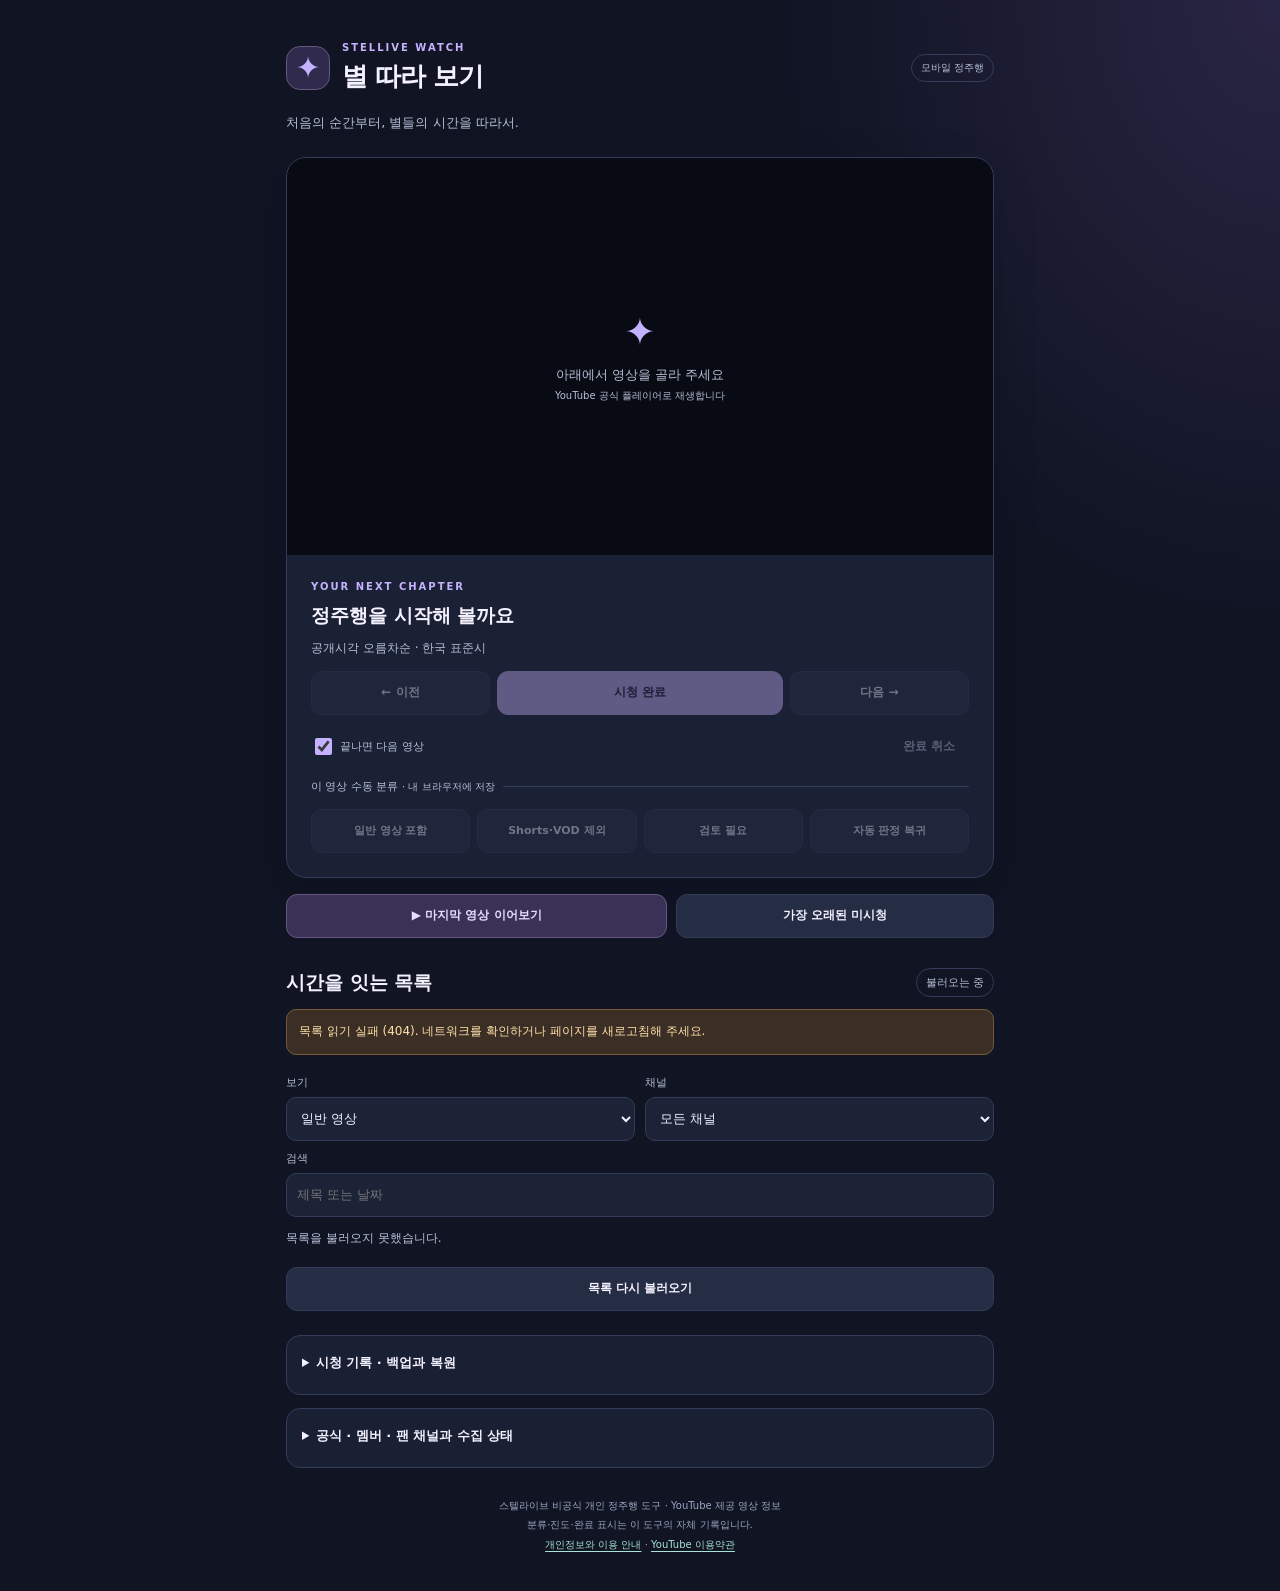
==== site/index.html @ 5eaaccfe "Add mobile Stellive watch site and automated collection" ====
<!doctype html>
<html lang="ko">
<head>
  <meta charset="utf-8">
  <meta name="viewport" content="width=device-width, initial-scale=1, viewport-fit=cover">
  <meta name="referrer" content="strict-origin-when-cross-origin">
  <meta name="theme-color" content="#101423">
  <meta name="description" content="스텔라이브 영상을 공개시각 순으로, 내 휴대폰에서 이어보는 개인 정주행 도구">
  <title>별 따라 보기 · 스텔라이브 정주행</title>
  <link rel="icon" href="./icon.svg" type="image/svg+xml">
  <link rel="stylesheet" href="./style.css">
  <script type="module" src="./app.mjs"></script>
</head>
<body>
<main>
  <header class="brand"><div class="mark" aria-hidden="true">✦</div><div><p class="eyebrow">STELLIVE WATCH</p><h1>별 따라 보기</h1></div><span class="pill">모바일 정주행</span></header>
  <p class="intro">처음의 순간부터, 별들의 시간을 따라서.</p>
  <section class="watch" aria-label="영상 플레이어">
    <div id="player-shell"><div id="player"><div class="player-empty"><span aria-hidden="true">✦</span><p>아래에서 영상을 골라 주세요</p><small>YouTube 공식 플레이어로 재생합니다</small></div></div></div>
    <div class="watch-info"><p id="current-channel" class="eyebrow">YOUR NEXT CHAPTER</p><h2 id="current-title">정주행을 시작해 볼까요</h2><p id="current-meta" class="muted">공개시각 오름차순 · 한국 표준시</p>
    <p id="player-message" role="status" aria-live="polite"></p>
    <a id="original" class="original" href="https://www.youtube.com/" target="_blank" rel="noopener" hidden>YouTube 원본에서 보기 ↗</a>
    <div class="play-actions"><button id="previous" disabled>← 이전</button><button id="complete" class="primary" disabled>시청 완료</button><button id="next" disabled>다음 →</button></div>
    <div class="inline-options"><label><input type="checkbox" id="autonext" checked> 끝나면 다음 영상</label><button id="uncomplete" class="text" disabled>완료 취소</button></div>
    <fieldset id="classification" disabled><legend>이 영상 수동 분류 <span>· 내 브라우저에 저장</span></legend><div class="classification-actions"><button data-decision="include">일반 영상 포함</button><button data-decision="exclude">Shorts·VOD 제외</button><button data-decision="review">검토 필요</button><button data-decision="auto">자동 판정 복귀</button></div></fieldset>
    </div>
  </section>
  <div class="resume-actions"><button id="resume" class="primary-soft">▶ 마지막 영상 이어보기</button><button id="oldest">가장 오래된 미시청</button></div>
  <section class="catalogue" aria-labelledby="catalogue-title">
    <div class="section-heading"><h2 id="catalogue-title">시간을 잇는 목록</h2><span id="total" class="pill">불러오는 중</span></div>
    <p id="sync-status" class="muted" role="status"></p>
    <p id="notice" class="notice" role="alert" hidden></p>
    <div class="filters"><label>보기<select id="mode"><option value="include">일반 영상</option><option value="unwatched">일반 영상 · 미시청</option><option value="review">검토 필요</option><option value="exclude">제외됨</option><option value="all">전체 영상</option></select></label><label>채널<select id="channel"><option value="">모든 채널</option></select></label><label class="search-label">검색<input id="search" type="search" placeholder="제목 또는 날짜" autocomplete="off"></label></div>
    <p id="list-status" class="muted" aria-live="polite"></p>
    <ol id="videos" class="videos"></ol>
    <button id="more" class="wide" hidden>다음 목록 50개</button>
    <button id="retry" class="wide" hidden>목록 다시 불러오기</button>
  </section>
  <details class="panel"><summary>시청 기록 · 백업과 복원</summary><p>기록과 수동 분류는 이 브라우저에만 저장됩니다. 기기 변경·브라우저 데이터 삭제 전에 백업하세요. YouTube 계정 기록과 동기화되지 않습니다.</p><p id="storage-status" class="muted"></p><div class="backup-actions"><button id="export">기록 백업</button><label class="file-button">기록 복원<input id="import" type="file" accept="application/json,.json"></label><button id="export-overrides">공유 분류 내보내기</button><button id="clear" class="danger">이 사이트 기록 삭제</button></div><p class="muted">공유 분류 파일은 저장소의 overrides.json으로 직접 반영할 때만 다른 기기에 적용됩니다. 복원은 최신 위치와 완료 기록을 병합합니다. 완료 취소는 영상별로 할 수 있습니다.</p></details>
  <details class="panel"><summary>공식 · 멤버 · 팬 채널과 수집 상태</summary><p class="muted">기존 프로그램의 채널 목록을 이전했습니다. 미확인 활동일과 채널 정보는 아래 메모를 확인하세요. 목록에 없는 팬 채널은 자동 발견하지 않습니다.</p><div id="channels"></div></details>
  <footer><p>스텔라이브 비공식 개인 정주행 도구 · YouTube 제공 영상 정보</p><p>분류·진도·완료 표시는 이 도구의 자체 기록입니다.</p><p><a href="./privacy.html">개인정보와 이용 안내</a> · <a href="https://www.youtube.com/t/terms" target="_blank" rel="noopener">YouTube 이용약관</a></p></footer>
</main>
<noscript>목록과 플레이어를 사용하려면 JavaScript를 켜 주세요.</noscript>
</body></html>
---- site/style.css ----
@import url('data:text/css,');
:root{color-scheme:dark;--bg:#101423;--panel:#1b2134;--line:#333c58;--text:#f4f1ff;--muted:#b6bfd7;--accent:#c5b2ff;--mint:#a8e5d4;font-family:system-ui,-apple-system,"Segoe UI",sans-serif;font-size:15px}
*{box-sizing:border-box}body{margin:0;background:radial-gradient(ellipse at 100% 0,#292544 0,transparent 500px),var(--bg);color:var(--text)}main{max-width:740px;margin:auto;padding:26px 16px calc(28px + env(safe-area-inset-bottom))}.brand{display:flex;align-items:center;gap:12px}.mark{display:grid;place-items:center;width:44px;height:44px;border:1px solid #655779;background:#302a4c;border-radius:14px;font-size:30px;color:var(--accent)}h1{font-size:23px;letter-spacing:-1px;margin:2px 0}h2{font-size:19px;line-height:1.5;margin:5px 0 10px;word-break:keep-all;overflow-wrap:anywhere}p{line-height:1.65}.eyebrow{color:var(--accent);letter-spacing:2px;font-size:10px;font-weight:750;margin:0}.brand>.pill{margin-left:auto;font-size:10px}.pill{display:inline-block;border:1px solid var(--line);border-radius:20px;padding:6px 9px;white-space:nowrap;color:var(--muted);font-size:11px}.intro{color:var(--muted);margin:16px 0 24px;font-size:13px}.watch{border:1px solid var(--line);background:var(--panel);border-radius:20px;overflow:hidden;box-shadow:0 15px 45px #0002}#player-shell{background:#080b13;width:100%;min-height:200px;aspect-ratio:16/9}#player{width:100%;height:100%;min-height:200px}#player-shell iframe{width:100%;height:100%;min-height:200px;border:0;display:block}.player-empty{display:flex;flex-direction:column;align-items:center;justify-content:center;height:100%;min-height:200px;color:var(--muted);font-size:13px}.player-empty>span{font-size:38px;color:var(--accent)}.player-empty p{margin:10px 0 3px}.player-empty small{font-size:10px}.watch-info{padding:19px 16px}.muted{color:var(--muted);font-size:12px}.watch-info .muted{margin:0 0 12px}#player-message{font-size:12px;color:#ffdb9e;margin:8px 0}a{color:var(--mint);text-underline-offset:3px}.original{display:inline-block;font-size:13px;margin:4px 0 15px}button,select,input,.file-button{font:inherit}button,.file-button{border:1px solid var(--line);background:#252d44;color:var(--text);border-radius:11px;min-height:44px;padding:10px 13px;cursor:pointer;font-size:12px;font-weight:600}button:hover,.file-button:hover{border-color:var(--accent)}button:disabled{opacity:.4;cursor:default}button:focus-visible,a:focus-visible,input:focus-visible,select:focus-visible,summary:focus-visible{outline:2px solid var(--mint);outline-offset:3px}.primary{background:var(--accent);color:#241a3d;border-color:var(--accent)}.primary-soft{background:#3a3156;color:#e5dcff;border-color:#655681}.play-actions{display:grid;grid-template-columns:1fr 1.6fr 1fr;gap:7px}.inline-options{display:flex;align-items:center;justify-content:space-between;gap:8px;color:var(--muted);font-size:11px;margin:10px 0}.inline-options label{display:flex;gap:5px;align-items:center;min-height:44px}.text{background:none;border-color:transparent;color:var(--muted)}input[type=checkbox]{accent-color:var(--accent);width:17px;height:17px}fieldset{border:0;border-top:1px solid var(--line);padding:15px 0 0;margin:4px 0 0}legend{padding:0 8px 0 0;font-size:11px;color:var(--muted)}legend span{font-size:10px}.classification-actions{display:grid;grid-template-columns:1fr 1fr;gap:7px}.classification-actions button{font-size:11px}.classification-actions button[aria-pressed=true]{border-color:var(--mint);color:var(--mint)}.resume-actions{display:grid;grid-template-columns:1.2fr 1fr;gap:9px;margin:16px 0 30px}.section-heading{display:flex;align-items:center;justify-content:space-between;gap:8px}.section-heading h2{margin:0;font-size:19px}.catalogue{margin-bottom:24px}.filters{display:grid;grid-template-columns:1fr 1fr;gap:10px;margin:20px 0 12px}.filters label{color:var(--muted);font-size:11px}.filters select,.filters input{display:block;width:100%;max-width:100%;min-width:0;background:#1c2337;border:1px solid var(--line);color:var(--text);border-radius:10px;min-height:44px;padding:10px;margin-top:7px;font-size:13px}.search-label{grid-column:1/-1}.videos{padding:0;list-style:none;margin:5px 0 18px}.video{display:grid;grid-template-columns:32px minmax(0,1fr);align-items:start;gap:10px;padding:16px 4px;border-bottom:1px solid #283149}.video-index{font-size:10px;color:#9ca4be;padding-top:4px;text-align:center}.video button{padding:0;border:0;background:transparent;text-align:left;display:block;width:100%;font-weight:500;font-size:13px;line-height:1.6;min-height:44px;overflow-wrap:anywhere}.video small{display:block;color:var(--muted);font-size:10px;line-height:1.7}.video .badges{font-size:10px;color:var(--mint);margin-top:4px}.video.current{background:#28263f;border-radius:12px;padding-left:4px;padding-right:8px}.wide{width:100%}.notice{background:#3b2e24;color:#ffe1aa;border:1px solid #735938;padding:12px;border-radius:10px;font-size:12px}.panel{border:1px solid var(--line);border-radius:14px;padding:15px;margin:13px 0;background:#192033}.panel summary{cursor:pointer;font-size:13px;font-weight:650;min-height:28px;line-height:1.8}.panel p{font-size:12px;color:var(--muted)}.backup-actions{display:flex;flex-wrap:wrap;gap:8px}.file-button{display:inline-flex;align-items:center;position:relative}.file-button input{position:absolute;inset:0;width:100%;height:100%;opacity:0;cursor:pointer}.danger{color:#ffbfca}.channel-card{border-top:1px solid var(--line);padding:12px 0;font-size:12px;overflow-wrap:anywhere}.channel-card p{margin:4px 0}.channel-card code{font-size:10px;color:var(--muted)}footer{text-align:center;margin:30px 0 10px;color:#9da8c4}footer p{font-size:10px;margin:3px 0}[hidden]{display:none!important}#list-status{min-height:20px}@media(min-width:600px){main{padding-top:40px}.watch-info{padding:24px}.classification-actions{grid-template-columns:repeat(4,1fr)}h1{font-size:26px}}@media(prefers-reduced-motion:no-preference){button{transition:background .15s,border-color .15s}}
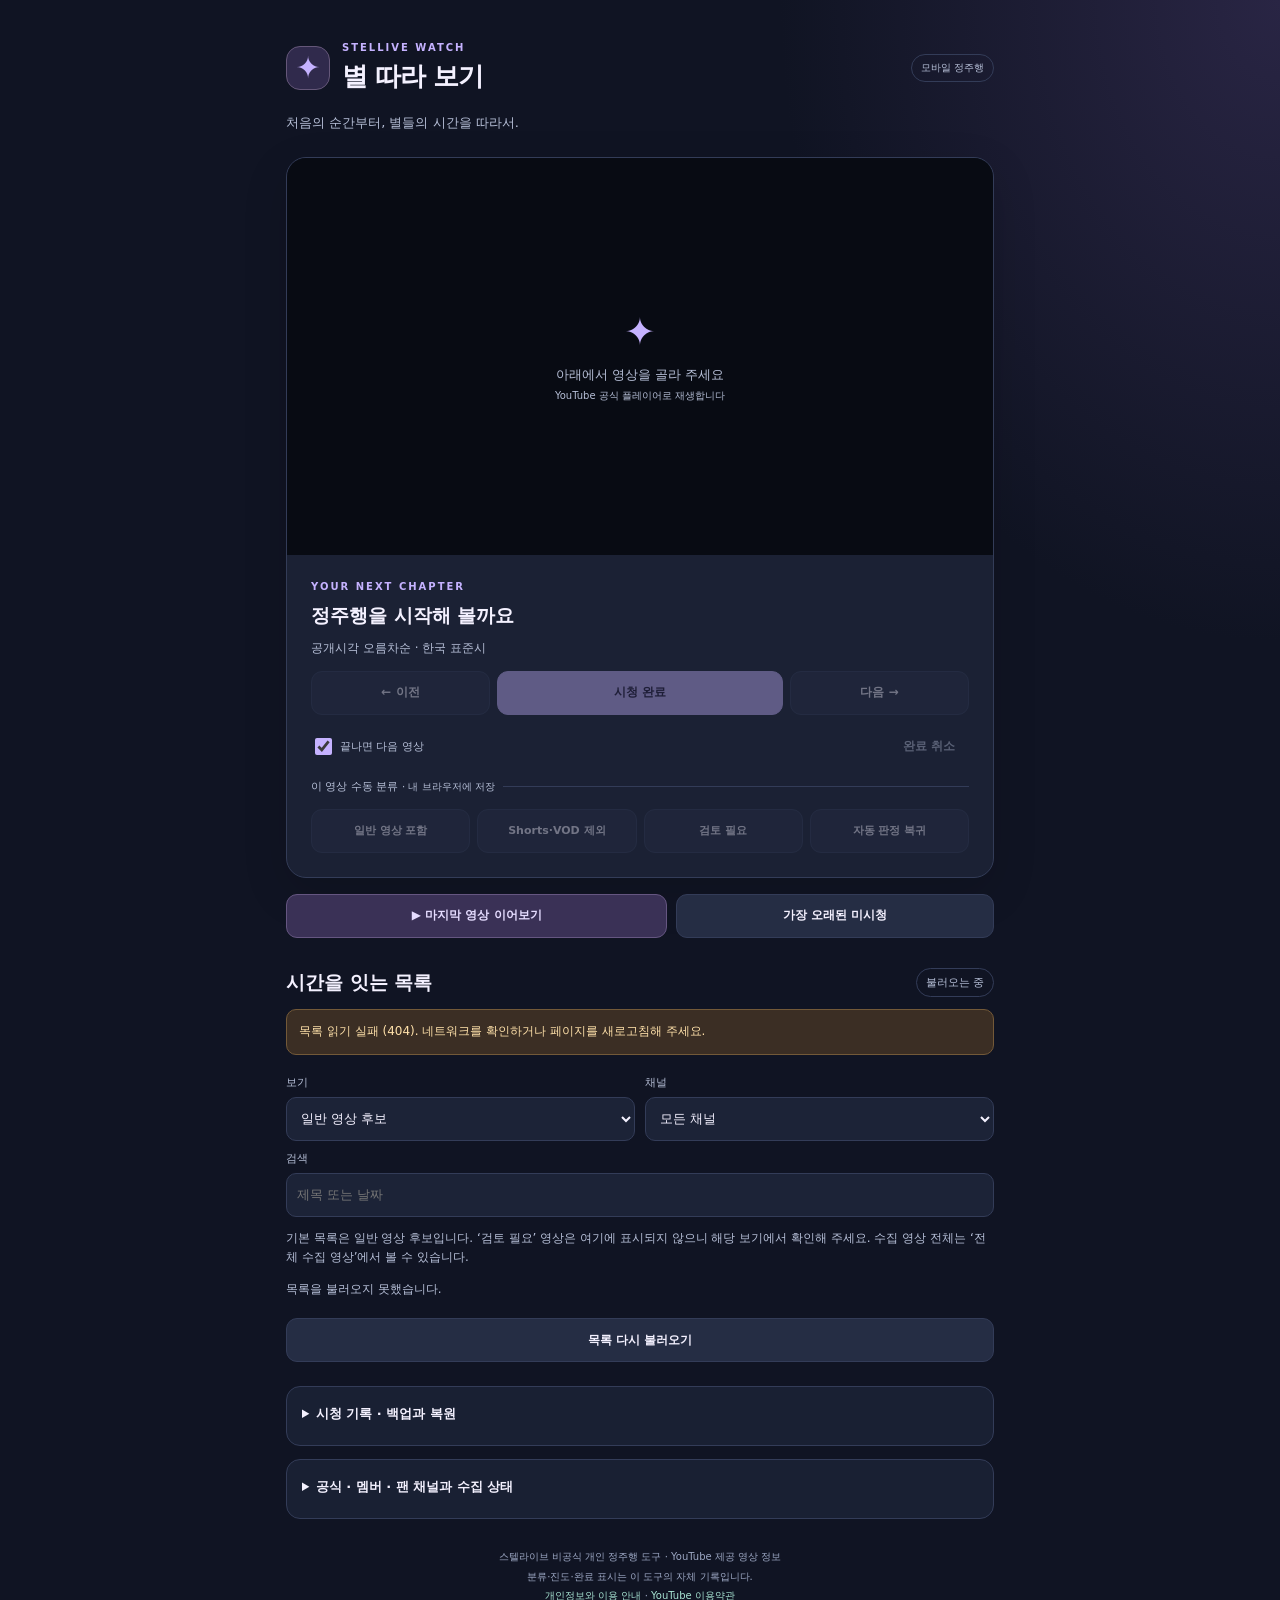
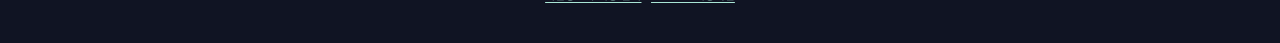
==== commit 5429119b: "Fix false VOD and Shorts classification hiding early videos" ====
--- a/site/index.html
+++ b/site/index.html
@@ -30,7 +30,8 @@
     <div class="section-heading"><h2 id="catalogue-title">시간을 잇는 목록</h2><span id="total" class="pill">불러오는 중</span></div>
     <p id="sync-status" class="muted" role="status"></p>
     <p id="notice" class="notice" role="alert" hidden></p>
-    <div class="filters"><label>보기<select id="mode"><option value="include">일반 영상</option><option value="unwatched">일반 영상 · 미시청</option><option value="review">검토 필요</option><option value="exclude">제외됨</option><option value="all">전체 영상</option></select></label><label>채널<select id="channel"><option value="">모든 채널</option></select></label><label class="search-label">검색<input id="search" type="search" placeholder="제목 또는 날짜" autocomplete="off"></label></div>
+    <div class="filters"><label>보기<select id="mode"><option value="include">일반 영상 후보</option><option value="unwatched">일반 영상 · 미시청</option><option value="review">검토 필요</option><option value="exclude">제외됨</option><option value="all">전체 수집 영상</option></select></label><label>채널<select id="channel"><option value="">모든 채널</option></select></label><label class="search-label">검색<input id="search" type="search" placeholder="제목 또는 날짜" autocomplete="off"></label></div>
+    <p class="muted">기본 목록은 일반 영상 후보입니다. ‘검토 필요’ 영상은 여기에 표시되지 않으니 해당 보기에서 확인해 주세요. 수집 영상 전체는 ‘전체 수집 영상’에서 볼 수 있습니다.</p>
     <p id="list-status" class="muted" aria-live="polite"></p>
     <ol id="videos" class="videos"></ol>
     <button id="more" class="wide" hidden>다음 목록 50개</button>
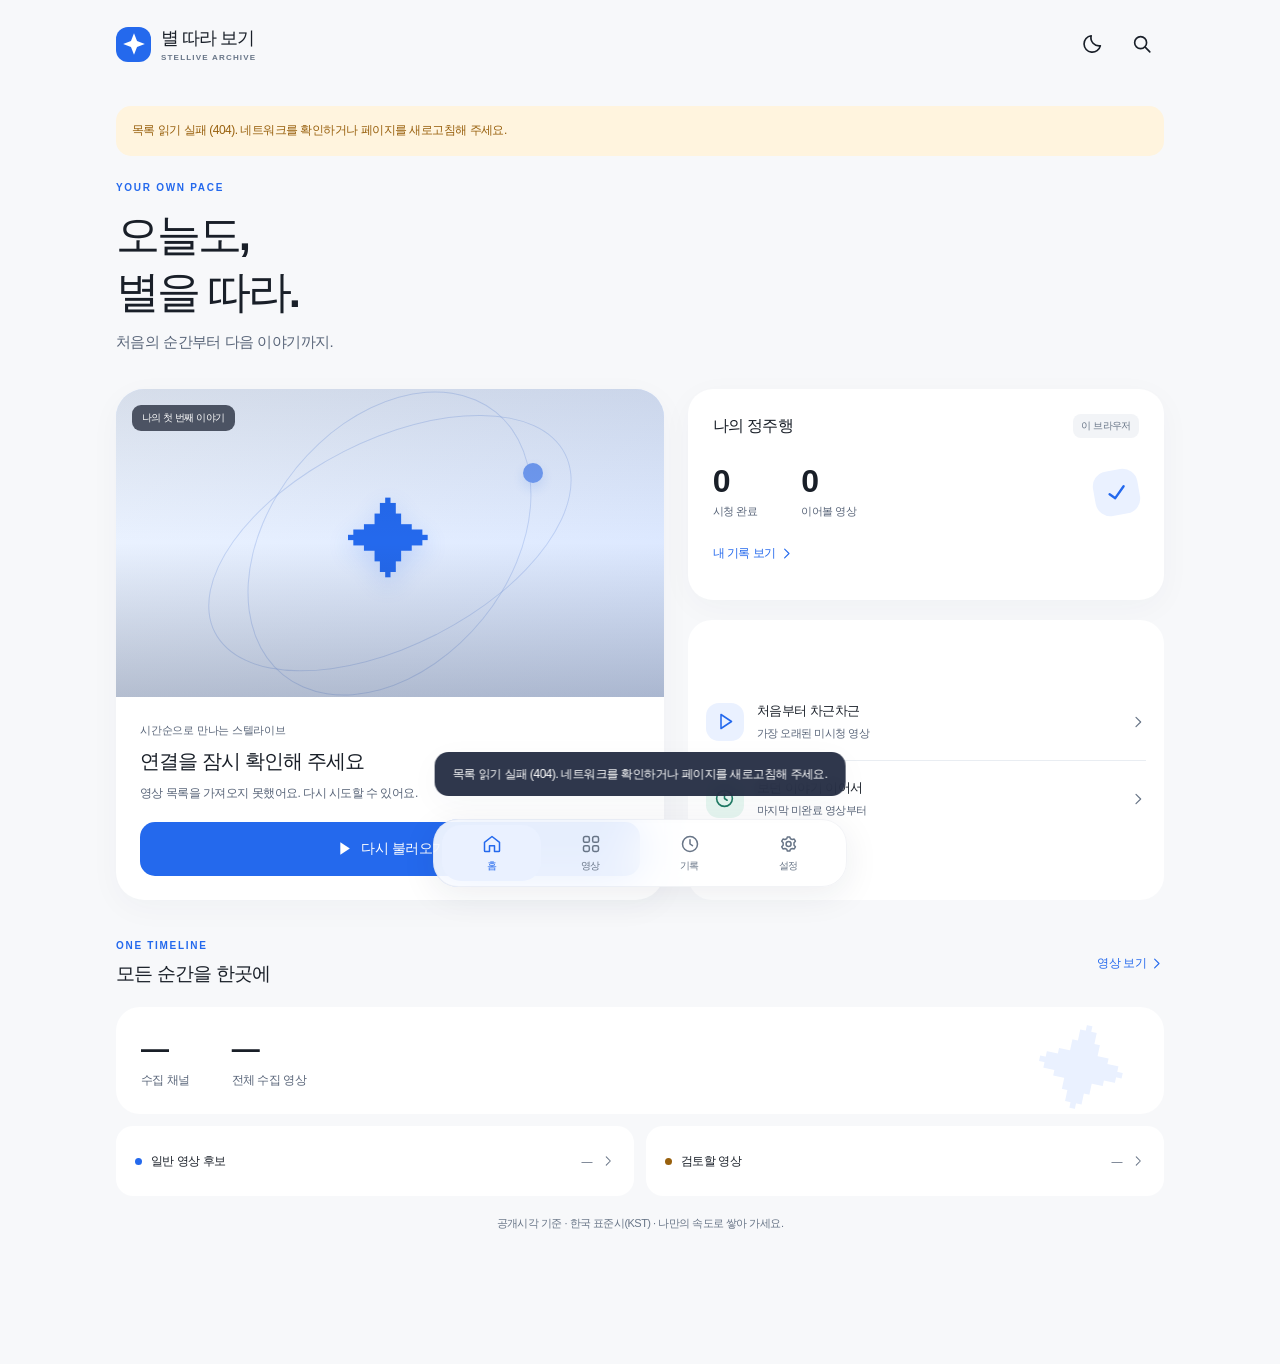
==== commit a0fb586c: "Redesign mobile archive with focused playback and personal history" ====
--- a/site/index.html
+++ b/site/index.html
@@ -1,45 +1,49 @@
 <!doctype html>
-<html lang="ko">
+<html lang="ko" data-theme="light">
 <head>
-  <meta charset="utf-8">
-  <meta name="viewport" content="width=device-width, initial-scale=1, viewport-fit=cover">
-  <meta name="referrer" content="strict-origin-when-cross-origin">
-  <meta name="theme-color" content="#101423">
-  <meta name="description" content="스텔라이브 영상을 공개시각 순으로, 내 휴대폰에서 이어보는 개인 정주행 도구">
-  <title>별 따라 보기 · 스텔라이브 정주행</title>
-  <link rel="icon" href="./icon.svg" type="image/svg+xml">
-  <link rel="stylesheet" href="./style.css">
-  <script type="module" src="./app.mjs"></script>
+<meta charset="utf-8"><meta name="viewport" content="width=device-width, initial-scale=1, viewport-fit=cover"><meta name="referrer" content="strict-origin-when-cross-origin"><meta name="theme-color" content="#f7f8fa"><meta name="description" content="처음의 순간부터 다음 이야기까지. 스텔라이브 영상을 시간순으로 이어보세요."><title>별 따라 보기 · 스텔라이브 정주행</title><link rel="icon" href="./icon.svg" type="image/svg+xml"><link rel="stylesheet" href="./style.css"><script type="module" src="./app.mjs"></script>
 </head>
 <body>
-<main>
-  <header class="brand"><div class="mark" aria-hidden="true">✦</div><div><p class="eyebrow">STELLIVE WATCH</p><h1>별 따라 보기</h1></div><span class="pill">모바일 정주행</span></header>
-  <p class="intro">처음의 순간부터, 별들의 시간을 따라서.</p>
-  <section class="watch" aria-label="영상 플레이어">
-    <div id="player-shell"><div id="player"><div class="player-empty"><span aria-hidden="true">✦</span><p>아래에서 영상을 골라 주세요</p><small>YouTube 공식 플레이어로 재생합니다</small></div></div></div>
-    <div class="watch-info"><p id="current-channel" class="eyebrow">YOUR NEXT CHAPTER</p><h2 id="current-title">정주행을 시작해 볼까요</h2><p id="current-meta" class="muted">공개시각 오름차순 · 한국 표준시</p>
-    <p id="player-message" role="status" aria-live="polite"></p>
-    <a id="original" class="original" href="https://www.youtube.com/" target="_blank" rel="noopener" hidden>YouTube 원본에서 보기 ↗</a>
-    <div class="play-actions"><button id="previous" disabled>← 이전</button><button id="complete" class="primary" disabled>시청 완료</button><button id="next" disabled>다음 →</button></div>
-    <div class="inline-options"><label><input type="checkbox" id="autonext" checked> 끝나면 다음 영상</label><button id="uncomplete" class="text" disabled>완료 취소</button></div>
-    <fieldset id="classification" disabled><legend>이 영상 수동 분류 <span>· 내 브라우저에 저장</span></legend><div class="classification-actions"><button data-decision="include">일반 영상 포함</button><button data-decision="exclude">Shorts·VOD 제외</button><button data-decision="review">검토 필요</button><button data-decision="auto">자동 판정 복귀</button></div></fieldset>
-    </div>
-  </section>
-  <div class="resume-actions"><button id="resume" class="primary-soft">▶ 마지막 영상 이어보기</button><button id="oldest">가장 오래된 미시청</button></div>
-  <section class="catalogue" aria-labelledby="catalogue-title">
-    <div class="section-heading"><h2 id="catalogue-title">시간을 잇는 목록</h2><span id="total" class="pill">불러오는 중</span></div>
-    <p id="sync-status" class="muted" role="status"></p>
-    <p id="notice" class="notice" role="alert" hidden></p>
-    <div class="filters"><label>보기<select id="mode"><option value="include">일반 영상 후보</option><option value="unwatched">일반 영상 · 미시청</option><option value="review">검토 필요</option><option value="exclude">제외됨</option><option value="all">전체 수집 영상</option></select></label><label>채널<select id="channel"><option value="">모든 채널</option></select></label><label class="search-label">검색<input id="search" type="search" placeholder="제목 또는 날짜" autocomplete="off"></label></div>
-    <p class="muted">기본 목록은 일반 영상 후보입니다. ‘검토 필요’ 영상은 여기에 표시되지 않으니 해당 보기에서 확인해 주세요. 수집 영상 전체는 ‘전체 수집 영상’에서 볼 수 있습니다.</p>
-    <p id="list-status" class="muted" aria-live="polite"></p>
-    <ol id="videos" class="videos"></ol>
-    <button id="more" class="wide" hidden>다음 목록 50개</button>
-    <button id="retry" class="wide" hidden>목록 다시 불러오기</button>
-  </section>
-  <details class="panel"><summary>시청 기록 · 백업과 복원</summary><p>기록과 수동 분류는 이 브라우저에만 저장됩니다. 기기 변경·브라우저 데이터 삭제 전에 백업하세요. YouTube 계정 기록과 동기화되지 않습니다.</p><p id="storage-status" class="muted"></p><div class="backup-actions"><button id="export">기록 백업</button><label class="file-button">기록 복원<input id="import" type="file" accept="application/json,.json"></label><button id="export-overrides">공유 분류 내보내기</button><button id="clear" class="danger">이 사이트 기록 삭제</button></div><p class="muted">공유 분류 파일은 저장소의 overrides.json으로 직접 반영할 때만 다른 기기에 적용됩니다. 복원은 최신 위치와 완료 기록을 병합합니다. 완료 취소는 영상별로 할 수 있습니다.</p></details>
-  <details class="panel"><summary>공식 · 멤버 · 팬 채널과 수집 상태</summary><p class="muted">기존 프로그램의 채널 목록을 이전했습니다. 미확인 활동일과 채널 정보는 아래 메모를 확인하세요. 목록에 없는 팬 채널은 자동 발견하지 않습니다.</p><div id="channels"></div></details>
-  <footer><p>스텔라이브 비공식 개인 정주행 도구 · YouTube 제공 영상 정보</p><p>분류·진도·완료 표시는 이 도구의 자체 기록입니다.</p><p><a href="./privacy.html">개인정보와 이용 안내</a> · <a href="https://www.youtube.com/t/terms" target="_blank" rel="noopener">YouTube 이용약관</a></p></footer>
+<svg class="sprite" xmlns="http://www.w3.org/2000/svg" aria-hidden="true">
+<symbol id="i-home" viewBox="0 0 24 24"><path d="m3 10 9-7 9 7v10a1 1 0 0 1-1 1h-5v-7H9v7H4a1 1 0 0 1-1-1Z"/></symbol>
+<symbol id="i-grid" viewBox="0 0 24 24"><rect x="3" y="3" width="7" height="7" rx="2"/><rect x="14" y="3" width="7" height="7" rx="2"/><rect x="3" y="14" width="7" height="7" rx="2"/><rect x="14" y="14" width="7" height="7" rx="2"/></symbol>
+<symbol id="i-clock" viewBox="0 0 24 24"><circle cx="12" cy="12" r="9"/><path d="M12 7v5l3 2"/></symbol>
+<symbol id="i-settings" viewBox="0 0 24 24"><path d="m9 3-.7 2.2L6 6l-2.2-.5-1.5 2.6L4 10v3l-1.7 1.9 1.5 2.6L6 17l2.3.8L9 20h3l.7-2.2L15 17l2.2.5 1.5-2.6L17 13v-3l1.7-1.9-1.5-2.6L15 6l-2.3-.8L12 3Z" transform="translate(1 .5)"/><circle cx="11.5" cy="12" r="3"/></symbol>
+<symbol id="i-search" viewBox="0 0 24 24"><circle cx="10.5" cy="10.5" r="6.5"/><path d="m16 16 4.5 4.5"/></symbol>
+<symbol id="i-arrow" viewBox="0 0 24 24"><path d="m9 5 7 7-7 7"/></symbol>
+<symbol id="i-back" viewBox="0 0 24 24"><path d="m15 5-7 7 7 7"/></symbol>
+<symbol id="i-play" viewBox="0 0 24 24"><path d="m8 4 12 8L8 20Z"/></symbol>
+<symbol id="i-check" viewBox="0 0 24 24"><path d="m5 12 4.5 4.5L19 7"/></symbol>
+<symbol id="i-close" viewBox="0 0 24 24"><path d="m6 6 12 12M18 6 6 18"/></symbol>
+<symbol id="i-filter" viewBox="0 0 24 24"><path d="M4 7h9m4 0h3M4 17h3m4 0h9"/><circle cx="15" cy="7" r="2"/><circle cx="9" cy="17" r="2"/></symbol>
+<symbol id="i-download" viewBox="0 0 24 24"><path d="M12 3v12m-5-5 5 5 5-5M4 16v4h16v-4"/></symbol>
+<symbol id="i-upload" viewBox="0 0 24 24"><path d="M12 15V3m-5 5 5-5 5 5M4 16v4h16v-4"/></symbol>
+<symbol id="i-moon" viewBox="0 0 24 24"><path d="M20 14A9 9 0 0 1 10 3a9 9 0 1 0 10 11Z"/></symbol>
+<symbol id="i-sun" viewBox="0 0 24 24"><circle cx="12" cy="12" r="4"/><path d="M12 2v2m0 16v2M2 12h2m16 0h2M5 5l1.5 1.5m11 11L19 19M5 19l1.5-1.5m11-11L19 5"/></symbol>
+<symbol id="i-external" viewBox="0 0 24 24"><path d="M14 3h7v7m0-7L10 14M11 4H4v16h16v-7"/></symbol>
+<symbol id="i-star" viewBox="0 0 24 24"><path d="m12 2 2.8 7.2L22 12l-7.2 2.8L12 22l-2.8-7.2L2 12l7.2-2.8Z"/></symbol>
+</svg>
+<a href="#main" class="skip-link">본문 바로가기</a>
+<header class="app-header"><a class="wordmark" href="#home" aria-label="별 따라 보기 홈"><span class="brand-icon"><svg class="icon"><use href="#i-star"/></svg></span><span>별 따라 보기<small>STELLIVE ARCHIVE</small></span></a><div class="header-actions"><button id="theme-toggle" class="icon-button" aria-label="화면 모드 전환"><svg class="icon"><use href="#i-moon"/></svg></button><button id="header-search" class="icon-button" aria-label="영상 검색"><svg class="icon"><use href="#i-search"/></svg></button></div></header>
+<main id="main" tabindex="-1">
+<div id="notice" class="notice" role="alert" hidden></div>
+<section id="view-home" class="view" aria-labelledby="home-heading">
+ <div class="page-intro"><p class="eyebrow">YOUR OWN PACE</p><h1 id="home-heading">오늘도,<br>별을 따라.</h1><p class="subtitle">처음의 순간부터 다음 이야기까지.</p></div>
+ <div class="home-layout"><article class="hero-card"><div class="hero-image"><img id="hero-thumb" alt="" hidden><div id="hero-art" class="orbit-art" aria-hidden="true"><div class="orbit orbit-one"></div><div class="orbit orbit-two"></div><span class="orbit-star">✦</span><span class="satellite"></span></div><span id="hero-label" class="image-label">나의 첫 번째 이야기</span><span id="hero-duration" class="duration-label" hidden></span></div><div class="hero-body"><p id="hero-channel" class="overline">시간순으로 만나는 스텔라이브</p><h2 id="hero-title">어떤 순간도 놓치지 않도록</h2><p id="hero-meta" class="secondary">영상을 불러오고 있어요</p><div class="hero-progress" id="hero-progress" hidden><span id="hero-progress-bar"></span></div><button id="hero-play" class="button primary large" disabled><svg class="icon fill"><use href="#i-play"/></svg><span id="hero-action">잠시만 기다려 주세요</span></button></div></article>
+ <div class="home-side"><article class="progress-card"><div class="section-title"><h2>나의 정주행</h2><span class="subtle-tag">이 브라우저</span></div><div class="progress-numbers"><div><strong id="home-completed">0</strong><span>시청 완료</span></div><div><strong id="home-continuing">0</strong><span>이어볼 영상</span></div><span class="progress-illustration" aria-hidden="true"><svg class="icon"><use href="#i-check"/></svg></span></div><button class="text-link" data-go="history">내 기록 보기<svg class="icon"><use href="#i-arrow"/></svg></button></article><div class="quick-actions"><button id="oldest" class="action-row"><span class="action-icon blue"><svg class="icon"><use href="#i-play"/></svg></span><span><strong>처음부터 차근차근</strong><small>가장 오래된 미시청 영상</small></span><svg class="icon chevron"><use href="#i-arrow"/></svg></button><button id="resume" class="action-row"><span class="action-icon mint"><svg class="icon"><use href="#i-clock"/></svg></span><span><strong>보던 이야기 이어서</strong><small>마지막 미완료 영상부터</small></span><svg class="icon chevron"><use href="#i-arrow"/></svg></button></div></div></div>
+ <div class="section-title section-space"><div><p class="eyebrow">ONE TIMELINE</p><h2>모든 순간을 한곳에</h2></div><button class="text-link" data-go="library">영상 보기<svg class="icon"><use href="#i-arrow"/></svg></button></div><div class="archive-summary"><div><strong id="home-channels">—</strong><span>수집 채널</span></div><div><strong id="home-total">—</strong><span>전체 수집 영상</span></div><span class="summary-star" aria-hidden="true">✦</span></div><div class="home-browse"><button class="browse-tile" data-browse="include"><span class="tile-dot blue-dot"></span><strong>일반 영상 후보</strong><span id="home-include-count" class="tile-count">—</span><svg class="icon"><use href="#i-arrow"/></svg></button><button class="browse-tile" data-browse="review"><span class="tile-dot amber-dot"></span><strong>검토할 영상</strong><span id="home-review-count" class="tile-count">—</span><svg class="icon"><use href="#i-arrow"/></svg></button></div><p class="fine-print">공개시각 기준 · 한국 표준시(KST) · 나만의 속도로 쌓아 가세요.</p>
+</section>
+<section id="view-library" class="view" aria-labelledby="library-heading" hidden>
+ <div class="page-intro compact"><p class="eyebrow">THE ARCHIVE</p><h1 id="library-heading">영상 보관함</h1><p class="subtitle">채널은 달라도, 이야기는 시간순으로.</p></div><div class="search-field"><svg class="icon"><use href="#i-search"/></svg><label for="search" class="sr-only">영상 제목 또는 날짜 검색</label><input id="search" type="search" placeholder="제목이나 날짜로 찾아보세요" autocomplete="off"><button id="filters-open" class="icon-button" aria-label="필터 열기"><svg class="icon"><use href="#i-filter"/></svg><span id="filter-dot" hidden></span></button></div><div class="library-tabs" aria-label="영상 분류"><button data-filter-mode="include" aria-pressed="true">일반 후보</button><button data-filter-mode="unwatched" aria-pressed="false">미시청</button><button data-filter-mode="review" aria-pressed="false">검토 필요</button><button data-filter-mode="all" aria-pressed="false">전체</button></div><div class="library-toolbar"><span id="active-filters">모든 채널 · 모든 연도</span><span class="sort-label">오래된 순 ↓</span></div><div class="library-info"><span class="info-dot"></span><p id="classification-hint">일반 후보만 표시해요. 애매한 영상은 ‘검토 필요’에서 확인하세요.</p><span id="total" class="count-label">—</span></div><p id="list-status" class="list-status" aria-live="polite"></p><ol id="videos" class="videos"></ol><div id="list-empty" class="empty-state" hidden><svg class="icon"><use href="#i-search"/></svg><h3>아직 찾지 못했어요</h3><p>검색어나 필터를 조금 바꿔 보세요.</p><button id="reset-filters" class="button secondary">전체 조건 초기화</button></div><button id="more" class="button secondary wide" hidden>다음 영상 50개 보기<svg class="icon"><use href="#i-arrow"/></svg></button><button id="retry" class="button secondary wide" hidden>목록 다시 불러오기</button>
+</section>
+<section id="view-history" class="view" aria-labelledby="history-heading" hidden>
+ <div class="page-intro compact"><p class="eyebrow">YOUR JOURNEY</p><h1 id="history-heading">차곡차곡,<br>나의 시청 기록</h1><p class="subtitle">머물렀던 순간을 다시 이어보세요.</p></div><div class="history-stat"><span class="action-icon blue"><svg class="icon"><use href="#i-check"/></svg></span><div><span>지금까지 함께한 이야기</span><strong><span id="history-completed">0</span>편 완료</strong></div></div><div class="segmented" aria-label="기록 보기"><button data-history-mode="continue" aria-pressed="true">이어보기</button><button data-history-mode="completed" aria-pressed="false">시청 완료</button></div><p id="history-status" class="list-status" role="status"></p><ol id="history-list" class="videos"></ol><div id="history-empty" class="empty-state" hidden><svg class="icon"><use href="#i-clock"/></svg><h3>첫 이야기를 기다리고 있어요</h3><p>영상을 선택하면 여기에서 이어볼 수 있어요.</p><button class="button primary" data-go="library">영상 둘러보기</button></div><button id="history-more" class="button secondary wide" hidden>기록 더 보기</button><div class="soft-callout"><svg class="icon"><use href="#i-download"/></svg><p>기기를 바꾸기 전, 설정에서<br>시청 기록을 백업해 주세요.</p><button class="text-link" data-go="settings">설정<svg class="icon"><use href="#i-arrow"/></svg></button></div>
+</section>
+<section id="view-settings" class="view" aria-labelledby="settings-heading" hidden>
+ <div class="page-intro compact"><p class="eyebrow">MAKE IT YOURS</p><h1 id="settings-heading">나에게 맞게</h1><p class="subtitle">편안한 화면, 소중한 기록.</p></div><h2 class="settings-label">화면</h2><div class="settings-card"><label class="setting-row" for="theme"><span class="action-icon lilac"><svg class="icon"><use href="#i-moon"/></svg></span><span><strong>화면 모드</strong><small>밝은 낮에도, 조용한 밤에도</small></span><select id="theme" aria-label="화면 모드"><option value="system">시스템</option><option value="light">밝게</option><option value="dark">어둡게</option></select></label></div><h2 class="settings-label">시청 기록</h2><div class="settings-card"><button id="export" class="action-row"><span class="action-icon blue"><svg class="icon"><use href="#i-download"/></svg></span><span><strong>기록 백업하기</strong><small>이어보기와 분류를 파일로 보관해요</small></span><svg class="icon chevron"><use href="#i-arrow"/></svg></button><label class="action-row file-button"><span class="action-icon mint"><svg class="icon"><use href="#i-upload"/></svg></span><span><strong>기록 복원하기</strong><small>다른 기기의 기록도 이어서</small></span><svg class="icon chevron"><use href="#i-arrow"/></svg><input id="import" type="file" accept="application/json,.json" aria-label="기록 복원 파일 선택"></label><p id="storage-status" class="settings-note"></p></div><p class="fine-print align-left">기록은 이 브라우저에만 저장돼요. YouTube 계정이나 다른 기기에 자동으로 공유되지 않아요.</p><h2 class="settings-label">보관함 관리</h2><div class="settings-card"><details><summary><span class="action-icon neutral"><svg class="icon"><use href="#i-grid"/></svg></span><span>채널과 업데이트 상태</span><svg class="icon chevron"><use href="#i-arrow"/></svg></summary><div class="detail-body"><p id="sync-status" class="secondary"></p><p class="fine-print align-left">공식·멤버·팬 채널 목록을 바탕으로 수집해요. 등록되지 않은 채널과 비공개 영상은 포함되지 않아요.</p><div id="channels"></div></div></details><details><summary><span class="action-icon neutral"><svg class="icon"><use href="#i-filter"/></svg></span><span>고급 관리</span><svg class="icon chevron"><use href="#i-arrow"/></svg></summary><div class="detail-body"><button id="export-overrides" class="button secondary wide">공유 분류 내보내기</button><p class="fine-print align-left">시청 기록 없이, 수동 분류만 내보내요. 저장소의 overrides.json에 직접 반영할 수 있어요.</p><button id="clear" class="button danger wide">이 사이트의 기록 삭제</button></div></details></div><footer><span class="footer-brand">✦ 별 따라 보기</span><p>스텔라이브 비공식 개인 정주행 도구<br>영상 정보 제공 YouTube · 기록과 분류는 이 도구의 자체 기능</p><div><a href="./privacy.html">개인정보 안내</a><span>·</span><a href="https://www.youtube.com/t/terms" target="_blank" rel="noopener">YouTube 이용약관</a></div></footer>
+</section>
 </main>
-<noscript>목록과 플레이어를 사용하려면 JavaScript를 켜 주세요.</noscript>
+<div class="bottom-stack"><button id="session-dock" class="session-dock" hidden><img id="dock-thumb" alt=""><span><small>이어볼 이야기</small><strong id="dock-title"></strong></span><span class="dock-play"><svg class="icon fill"><use href="#i-play"/></svg></span></button><nav class="bottom-nav" aria-label="주요 메뉴"><button data-nav="home" aria-current="page"><svg class="icon"><use href="#i-home"/></svg><span>홈</span></button><button data-nav="library"><svg class="icon"><use href="#i-grid"/></svg><span>영상</span></button><button data-nav="history"><svg class="icon"><use href="#i-clock"/></svg><span>기록</span></button><button data-nav="settings"><svg class="icon"><use href="#i-settings"/></svg><span>설정</span></button></nav></div>
+<dialog id="filters-dialog" class="sheet" aria-labelledby="filters-heading"><div class="sheet-handle" aria-hidden="true"></div><div class="dialog-heading"><h2 id="filters-heading">어떤 영상을 볼까요?</h2><button class="icon-button" data-close="filters-dialog" aria-label="필터 닫기"><svg class="icon"><use href="#i-close"/></svg></button></div><div class="filter-fields"><label>분류<select id="mode"><option value="include">일반 영상 후보</option><option value="unwatched">일반 영상 · 미시청</option><option value="review">검토 필요</option><option value="exclude">제외됨</option><option value="all">전체 수집 영상</option></select></label><label>채널<select id="channel"><option value="">모든 채널</option></select></label><label>공개 연도<select id="year"><option value="">모든 연도</option></select></label></div><div class="sheet-actions"><button id="filters-reset" class="button secondary">초기화</button><button class="button primary" data-close="filters-dialog">이 조건으로 보기</button></div></dialog>
+<dialog id="watch-dialog" class="watch-dialog" aria-labelledby="current-title"><div class="player-topbar"><button id="player-close" class="icon-button" aria-label="재생 화면 닫기"><svg class="icon"><use href="#i-back"/></svg></button><span>지금, 이 순간</span><span class="player-top-label">YouTube</span></div><div id="player-shell"><div id="player"></div></div><div class="watch-info"><p id="current-channel" class="overline"></p><h2 id="current-title">영상을 선택해 주세요</h2><p id="current-meta" class="secondary"></p><p id="player-message" class="player-message" role="status" aria-live="polite"></p><a id="original" class="original" href="https://www.youtube.com/" target="_blank" rel="noopener" hidden>YouTube 원본에서 보기<svg class="icon"><use href="#i-external"/></svg></a><div class="play-actions"><button id="previous" class="button secondary" disabled><svg class="icon"><use href="#i-back"/></svg>이전</button><button id="complete" class="button primary" disabled>시청 완료</button><button id="next" class="button secondary" disabled>다음<svg class="icon"><use href="#i-arrow"/></svg></button></div><div class="inline-options"><label class="switch-label">끝나면 다음 영상<input id="autonext" type="checkbox" role="switch" checked><span class="switch-track" aria-hidden="true"></span></label><button id="uncomplete" class="text-link" disabled>완료 취소</button></div><details class="classification-details"><summary>영상 분류 바꾸기<svg class="icon"><use href="#i-arrow"/></svg></summary><fieldset id="classification" disabled><legend class="sr-only">이 영상 수동 분류</legend><p id="current-reason" class="secondary"></p><div class="classification-actions"><button class="button secondary" data-decision="include">일반 영상 포함</button><button class="button secondary" data-decision="exclude">Shorts·VOD 제외</button><button class="button secondary" data-decision="review">검토 필요</button><button class="button secondary" data-decision="auto">자동 판정 복귀</button></div><p class="fine-print align-left">내 브라우저에만 저장해요. 필요하면 설정에서 백업할 수 있어요.</p></fieldset></details><p class="player-footnote">재생 화면을 닫으면 일시정지하고 위치를 저장해요.</p></div></dialog><div id="toast" class="toast" role="status" aria-live="polite" hidden></div><noscript>이 도구를 이용하려면 JavaScript를 켜 주세요.</noscript>
 </body></html>
--- a/site/style.css
+++ b/site/style.css
@@ -1,3 +1,19 @@
-@import url('data:text/css,');
-:root{color-scheme:dark;--bg:#101423;--panel:#1b2134;--line:#333c58;--text:#f4f1ff;--muted:#b6bfd7;--accent:#c5b2ff;--mint:#a8e5d4;font-family:system-ui,-apple-system,"Segoe UI",sans-serif;font-size:15px}
-*{box-sizing:border-box}body{margin:0;background:radial-gradient(ellipse at 100% 0,#292544 0,transparent 500px),var(--bg);color:var(--text)}main{max-width:740px;margin:auto;padding:26px 16px calc(28px + env(safe-area-inset-bottom))}.brand{display:flex;align-items:center;gap:12px}.mark{display:grid;place-items:center;width:44px;height:44px;border:1px solid #655779;background:#302a4c;border-radius:14px;font-size:30px;color:var(--accent)}h1{font-size:23px;letter-spacing:-1px;margin:2px 0}h2{font-size:19px;line-height:1.5;margin:5px 0 10px;word-break:keep-all;overflow-wrap:anywhere}p{line-height:1.65}.eyebrow{color:var(--accent);letter-spacing:2px;font-size:10px;font-weight:750;margin:0}.brand>.pill{margin-left:auto;font-size:10px}.pill{display:inline-block;border:1px solid var(--line);border-radius:20px;padding:6px 9px;white-space:nowrap;color:var(--muted);font-size:11px}.intro{color:var(--muted);margin:16px 0 24px;font-size:13px}.watch{border:1px solid var(--line);background:var(--panel);border-radius:20px;overflow:hidden;box-shadow:0 15px 45px #0002}#player-shell{background:#080b13;width:100%;min-height:200px;aspect-ratio:16/9}#player{width:100%;height:100%;min-height:200px}#player-shell iframe{width:100%;height:100%;min-height:200px;border:0;display:block}.player-empty{display:flex;flex-direction:column;align-items:center;justify-content:center;height:100%;min-height:200px;color:var(--muted);font-size:13px}.player-empty>span{font-size:38px;color:var(--accent)}.player-empty p{margin:10px 0 3px}.player-empty small{font-size:10px}.watch-info{padding:19px 16px}.muted{color:var(--muted);font-size:12px}.watch-info .muted{margin:0 0 12px}#player-message{font-size:12px;color:#ffdb9e;margin:8px 0}a{color:var(--mint);text-underline-offset:3px}.original{display:inline-block;font-size:13px;margin:4px 0 15px}button,select,input,.file-button{font:inherit}button,.file-button{border:1px solid var(--line);background:#252d44;color:var(--text);border-radius:11px;min-height:44px;padding:10px 13px;cursor:pointer;font-size:12px;font-weight:600}button:hover,.file-button:hover{border-color:var(--accent)}button:disabled{opacity:.4;cursor:default}button:focus-visible,a:focus-visible,input:focus-visible,select:focus-visible,summary:focus-visible{outline:2px solid var(--mint);outline-offset:3px}.primary{background:var(--accent);color:#241a3d;border-color:var(--accent)}.primary-soft{background:#3a3156;color:#e5dcff;border-color:#655681}.play-actions{display:grid;grid-template-columns:1fr 1.6fr 1fr;gap:7px}.inline-options{display:flex;align-items:center;justify-content:space-between;gap:8px;color:var(--muted);font-size:11px;margin:10px 0}.inline-options label{display:flex;gap:5px;align-items:center;min-height:44px}.text{background:none;border-color:transparent;color:var(--muted)}input[type=checkbox]{accent-color:var(--accent);width:17px;height:17px}fieldset{border:0;border-top:1px solid var(--line);padding:15px 0 0;margin:4px 0 0}legend{padding:0 8px 0 0;font-size:11px;color:var(--muted)}legend span{font-size:10px}.classification-actions{display:grid;grid-template-columns:1fr 1fr;gap:7px}.classification-actions button{font-size:11px}.classification-actions button[aria-pressed=true]{border-color:var(--mint);color:var(--mint)}.resume-actions{display:grid;grid-template-columns:1.2fr 1fr;gap:9px;margin:16px 0 30px}.section-heading{display:flex;align-items:center;justify-content:space-between;gap:8px}.section-heading h2{margin:0;font-size:19px}.catalogue{margin-bottom:24px}.filters{display:grid;grid-template-columns:1fr 1fr;gap:10px;margin:20px 0 12px}.filters label{color:var(--muted);font-size:11px}.filters select,.filters input{display:block;width:100%;max-width:100%;min-width:0;background:#1c2337;border:1px solid var(--line);color:var(--text);border-radius:10px;min-height:44px;padding:10px;margin-top:7px;font-size:13px}.search-label{grid-column:1/-1}.videos{padding:0;list-style:none;margin:5px 0 18px}.video{display:grid;grid-template-columns:32px minmax(0,1fr);align-items:start;gap:10px;padding:16px 4px;border-bottom:1px solid #283149}.video-index{font-size:10px;color:#9ca4be;padding-top:4px;text-align:center}.video button{padding:0;border:0;background:transparent;text-align:left;display:block;width:100%;font-weight:500;font-size:13px;line-height:1.6;min-height:44px;overflow-wrap:anywhere}.video small{display:block;color:var(--muted);font-size:10px;line-height:1.7}.video .badges{font-size:10px;color:var(--mint);margin-top:4px}.video.current{background:#28263f;border-radius:12px;padding-left:4px;padding-right:8px}.wide{width:100%}.notice{background:#3b2e24;color:#ffe1aa;border:1px solid #735938;padding:12px;border-radius:10px;font-size:12px}.panel{border:1px solid var(--line);border-radius:14px;padding:15px;margin:13px 0;background:#192033}.panel summary{cursor:pointer;font-size:13px;font-weight:650;min-height:28px;line-height:1.8}.panel p{font-size:12px;color:var(--muted)}.backup-actions{display:flex;flex-wrap:wrap;gap:8px}.file-button{display:inline-flex;align-items:center;position:relative}.file-button input{position:absolute;inset:0;width:100%;height:100%;opacity:0;cursor:pointer}.danger{color:#ffbfca}.channel-card{border-top:1px solid var(--line);padding:12px 0;font-size:12px;overflow-wrap:anywhere}.channel-card p{margin:4px 0}.channel-card code{font-size:10px;color:var(--muted)}footer{text-align:center;margin:30px 0 10px;color:#9da8c4}footer p{font-size:10px;margin:3px 0}[hidden]{display:none!important}#list-status{min-height:20px}@media(min-width:600px){main{padding-top:40px}.watch-info{padding:24px}.classification-actions{grid-template-columns:repeat(4,1fr)}h1{font-size:26px}}@media(prefers-reduced-motion:no-preference){button{transition:background .15s,border-color .15s}}
+/* A small, shared design system. No external fonts or UI dependencies. */
+body:has(dialog[open]){overflow:hidden}
+@media(max-width:759px){dialog.watch-dialog,dialog.sheet{max-width:100%}}
+:root{color-scheme:light;--bg:#f7f8fa;--surface:#fff;--raised:#fff;--text:#191f28;--sub:#596579;--muted:#687587;--line:#e9edf2;--soft:#f2f4f7;--blue:#2469ed;--blue-hover:#1357da;--blue-soft:#eaf1ff;--mint-soft:#e7f7f1;--mint:#207b65;--amber:#98600d;--amber-soft:#fff4de;--shadow:0 8px 32px #26395809;--glass:rgba(255,255,255,.88);font-family:-apple-system,BlinkMacSystemFont,"Segoe UI","Noto Sans KR","Apple SD Gothic Neo",sans-serif;font-size:15px;font-synthesis:none;letter-spacing:-.035em}
+:root[data-theme=dark]{color-scheme:dark;--bg:#111318;--surface:#1b1e25;--raised:#232731;--text:#f2f4f8;--sub:#bbc3d1;--muted:#a0aabc;--line:#303540;--soft:#262b35;--blue:#82aeff;--blue-hover:#a0c0ff;--blue-soft:#253758;--mint-soft:#203c35;--mint:#9ce0c9;--amber:#f0c272;--amber-soft:#42341f;--shadow:0 8px 32px #0002;--glass:rgba(29,33,41,.92)}
+*{box-sizing:border-box}html{scroll-behavior:smooth;scroll-padding-top:94px}body{margin:0;background:var(--bg);color:var(--text);-webkit-tap-highlight-color:transparent}button,input,select{font:inherit;letter-spacing:inherit}button,a,input,select,summary{touch-action:manipulation}button{cursor:pointer;color:inherit}button:disabled{opacity:.4;cursor:default}a{color:var(--blue);text-decoration:none}img{display:block;max-width:100%}button:focus-visible,a:focus-visible,input:focus-visible,select:focus-visible,summary:focus-visible{outline:3px solid var(--blue);outline-offset:4px}h1,h2,h3,p{margin:0}h1,h2,h3{word-break:keep-all;overflow-wrap:anywhere}h1{font-size:38px;line-height:1.3;font-weight:760;letter-spacing:-.07em}h2{font-size:19px;line-height:1.5;font-weight:700;letter-spacing:-.045em}p{line-height:1.65}.icon{width:22px;height:22px;flex-shrink:0;fill:none;stroke:currentColor;stroke-width:1.8;stroke-linecap:round;stroke-linejoin:round}.icon.fill{fill:currentColor;stroke-width:0}.sprite{position:absolute;width:0;height:0;overflow:hidden}.sr-only{position:absolute!important;width:1px;height:1px;padding:0;overflow:hidden;clip:rect(0,0,0,0);white-space:nowrap;border:0}.skip-link{position:fixed;top:-80px;left:16px;z-index:100;background:var(--surface);padding:14px;border-radius:12px}.skip-link:focus{top:12px}[hidden]{display:none!important}
+.app-header{max-width:1112px;margin:auto;height:88px;display:flex;align-items:center;justify-content:space-between;padding:0 32px}.wordmark{display:flex;gap:10px;align-items:center;color:var(--text);font-weight:760;font-size:18px;letter-spacing:-.055em}.wordmark small{display:block;font-size:8px;letter-spacing:.15em;color:var(--muted);font-weight:600;margin-top:3px}.brand-icon{display:grid;place-items:center;width:35px;height:35px;background:var(--blue);color:#fff;border-radius:12px}.brand-icon .icon{width:26px;height:26px;fill:currentColor;stroke-width:0}.header-actions{display:flex;gap:5px}.icon-button{display:inline-grid;place-items:center;width:44px;height:44px;background:transparent;border:0;border-radius:50%;padding:10px}.icon-button:hover{background:var(--soft)}main{max-width:1048px;margin:0 auto;padding:18px 0 130px;min-height:calc(100dvh - 88px)}main:focus{outline:0}.view{animation:view-enter .22s ease-out}.page-intro{margin:10px 0 30px}.page-intro h1{margin:10px 0 10px}.eyebrow{font-size:10px;letter-spacing:.17em;font-weight:750;color:var(--blue)}.subtitle{font-size:15px;color:var(--sub)}.page-intro.compact{margin-bottom:30px}.page-intro.compact h1{font-size:32px}.secondary{font-size:12px;color:var(--sub);line-height:1.7}.fine-print{color:var(--muted);font-size:11px;text-align:center;line-height:1.8;margin-top:18px}.align-left{text-align:left}.overline{font-size:11px;font-weight:650;color:var(--sub);letter-spacing:-.02em}.button{border:0;border-radius:15px;min-height:48px;padding:13px 18px;font-weight:650;font-size:13px;display:inline-flex;align-items:center;justify-content:center;gap:8px;line-height:1.5}.button .icon{width:19px;height:19px}.primary{background:var(--blue);color:#fff}.primary:hover{background:var(--blue-hover)}:root[data-theme=dark] .primary{color:#111c31}.secondary.button{background:var(--soft);color:var(--text)}.secondary.button:hover{filter:brightness(.97)}.button.large{width:100%;min-height:54px;font-size:14px}.wide{width:100%}.text-link{display:inline-flex;align-items:center;justify-content:center;gap:3px;background:transparent;border:0;padding:8px 0;min-height:44px;color:var(--blue);font-size:12px;font-weight:650;white-space:nowrap}.text-link .icon{width:15px;height:15px}.section-title{display:flex;align-items:center;justify-content:space-between;gap:12px}.section-title .eyebrow{margin-bottom:6px}.section-space{margin:38px 0 18px}.subtle-tag{border-radius:8px;background:var(--soft);font-size:10px;color:var(--muted);padding:5px 8px;white-space:nowrap}
+.home-layout{display:grid;grid-template-columns:minmax(0,1.15fr) minmax(0,1fr);gap:24px}.hero-card{background:var(--surface);border-radius:28px;overflow:hidden;box-shadow:var(--shadow)}.hero-image{aspect-ratio:16/9;background:#dae7ff;position:relative;overflow:hidden}.hero-image img{width:100%;height:100%;object-fit:cover}.hero-image:after{content:"";position:absolute;inset:0;background:linear-gradient(180deg,#0e19321a,transparent 50%,#0e19323b);pointer-events:none}.image-label{position:absolute;top:16px;left:16px;z-index:1;background:#101828b3;color:white;padding:6px 10px;border-radius:9px;font-size:10px;font-weight:600;backdrop-filter:blur(12px)}.duration-label{position:absolute;bottom:12px;right:12px;z-index:1;background:#111c2dcc;color:#fff;font-size:10px;padding:3px 6px;border-radius:5px;letter-spacing:.01em}.hero-body{padding:24px}.hero-body h2{font-size:20px;line-height:1.5;margin:7px 0;display:-webkit-box;-webkit-box-orient:vertical;-webkit-line-clamp:2;overflow:hidden;min-height:30px}.hero-body .secondary{margin-bottom:18px}.hero-progress{height:3px;background:var(--soft);margin:-3px 0 17px;border-radius:5px;overflow:hidden}.hero-progress span{display:block;height:100%;background:var(--blue);width:0}.home-side{display:flex;flex-direction:column;gap:20px}.progress-card{padding:25px;background:var(--surface);border-radius:25px;box-shadow:var(--shadow)}.progress-card h2{font-size:16px}.progress-numbers{display:flex;position:relative;gap:44px;margin:27px 0 12px}.progress-numbers>div{display:flex;flex-direction:column;gap:7px}.progress-numbers strong{font-size:32px;line-height:1;font-weight:740;letter-spacing:-.06em}.progress-numbers>div>span{color:var(--sub);font-size:11px}.progress-illustration{margin-left:auto;align-self:center;width:45px;height:45px;display:grid;place-items:center;border-radius:15px;transform:rotate(-10deg);background:var(--blue-soft);color:var(--blue)}.progress-illustration .icon{width:26px;height:26px;stroke-width:2.2}.quick-actions{background:var(--surface);border-radius:24px;padding:5px 18px}.action-row,.setting-row{display:flex;gap:13px;align-items:center;text-align:left;position:relative;padding:17px 0;width:100%;background:transparent;border:0;min-height:76px;cursor:pointer}.action-row+.action-row{border-top:1px solid var(--line)}.action-row>span:nth-child(2),.setting-row>span:nth-child(2){flex:1;min-width:0}.action-row strong,.setting-row strong{display:block;font-size:13px;font-weight:650;line-height:1.6}.action-row small,.setting-row small{display:block;font-size:11px;color:var(--sub);margin-top:3px;line-height:1.6}.action-icon{width:38px;height:38px;display:grid;place-items:center;border-radius:13px;flex-shrink:0}.action-icon .icon{width:21px;height:21px}.action-icon.blue,.action-icon.lilac{background:var(--blue-soft);color:var(--blue)}.action-icon.mint{background:var(--mint-soft);color:var(--mint)}.action-icon.neutral{background:var(--soft);color:var(--sub)}.chevron{width:16px!important;height:16px!important;color:var(--muted)}.archive-summary{background:var(--surface);border-radius:24px;padding:25px;display:flex;gap:42px;position:relative;overflow:hidden}.archive-summary>div{display:flex;flex-direction:column;gap:7px}.archive-summary strong{font-size:28px;letter-spacing:-.055em;line-height:1.2}.archive-summary>div>span{font-size:12px;color:var(--sub)}.summary-star{position:absolute;right:38px;top:8px;font-size:90px;color:var(--blue-soft);line-height:1.3;transform:rotate(12deg);pointer-events:none}.home-browse{display:grid;grid-template-columns:1fr 1fr;gap:12px;margin-top:12px}.browse-tile{border:0;background:var(--surface);border-radius:17px;padding:19px;display:flex;align-items:center;gap:9px;text-align:left;min-height:70px}.browse-tile strong{font-size:12px;font-weight:650}.tile-count{font-size:11px;color:var(--sub);margin-left:auto}.browse-tile>.icon{width:14px;height:14px;color:var(--muted)}.tile-dot{width:7px;height:7px;border-radius:50%;flex-shrink:0}.blue-dot{background:var(--blue)}.amber-dot{background:var(--amber)}.orbit-art{position:absolute;inset:0;display:grid;place-items:center;background:linear-gradient(135deg,#edf4ff,#d9e6ff)}.orbit{position:absolute;width:72%;height:67%;border:1px solid #8aa9e566;border-radius:50%;transform:rotate(-27deg)}.orbit-two{width:44%;height:110%;transform:rotate(39deg)}.orbit-star{font-size:85px;color:#2469ed;text-shadow:0 8px 25px #2469ed30}.satellite{width:20px;height:20px;background:#709bf3;border-radius:50%;position:absolute;top:24%;right:22%;box-shadow:0 5px 12px #2469ed24}
+.search-field{display:flex;align-items:center;gap:10px;background:var(--surface);border-radius:17px;padding:4px 7px 4px 17px;min-height:56px}.search-field>.icon{color:var(--muted);width:21px}.search-field input{flex:1;min-width:0;width:100%;height:46px;background:transparent;border:0;color:var(--text);font-size:13px;outline-offset:-1px}.search-field input::placeholder{color:var(--muted)}#filters-open{position:relative}#filter-dot{position:absolute;width:6px;height:6px;background:var(--blue);border-radius:50%;right:7px;top:7px}.library-tabs{display:flex;border-bottom:1px solid var(--line);gap:24px;margin:24px 0 15px}.library-tabs button{padding:0 0 12px;min-height:44px;position:relative;white-space:nowrap;background:transparent;border:0;color:var(--muted);font-size:13px;font-weight:650}.library-tabs button[aria-pressed=true]{color:var(--text)}.library-tabs button[aria-pressed=true]:after{position:absolute;content:"";left:0;right:0;bottom:-1px;height:2px;border-radius:4px;background:var(--text)}.library-toolbar{display:flex;align-items:center;justify-content:space-between;gap:8px;min-height:32px;font-size:11px;color:var(--sub)}#active-filters{overflow:hidden;text-overflow:ellipsis;white-space:nowrap}.sort-label{white-space:nowrap;flex-shrink:0;color:var(--muted)}.library-info{display:flex;align-items:center;gap:6px;background:var(--blue-soft);padding:11px 12px;border-radius:12px;margin:7px 0 14px;color:var(--blue)}.library-info p{flex:1;font-size:10px;line-height:1.6}.info-dot{width:4px;height:4px;flex-shrink:0;border-radius:50%;background:currentColor}.count-label{font-size:9px;white-space:nowrap}.list-status{font-size:11px;color:var(--muted);line-height:1.6;margin:14px 0 6px;min-height:18px}.videos{list-style:none;margin:0 0 24px;padding:0}.video{border-bottom:1px solid var(--line);list-style:none}.video.current{background:var(--blue-soft);border-radius:14px;border-color:transparent}.video-select{width:100%;display:flex;align-items:center;gap:15px;background:transparent;border:0;text-align:left;padding:16px 0;min-height:106px;border-radius:12px}.video.current .video-select{padding-left:10px;padding-right:10px}.video-thumb{position:relative;flex:0 0 132px;aspect-ratio:16/9;background:var(--soft);border-radius:10px;overflow:hidden}.video-thumb img{width:100%;height:100%;object-fit:cover}.video-thumb .duration-label{font-size:9px;right:5px;bottom:5px;padding:1px 4px;border-radius:4px}.video-content{flex:1;min-width:0}.video-title{font-size:14px;font-weight:650;line-height:1.5;display:-webkit-box;-webkit-box-orient:vertical;-webkit-line-clamp:2;overflow:hidden;word-break:keep-all;overflow-wrap:anywhere}.video-meta{display:block;color:var(--sub);font-size:10px;margin-top:6px;line-height:1.7;overflow:hidden;text-overflow:ellipsis;white-space:nowrap}.badges{font-size:10px;color:var(--muted);line-height:1.6;margin-top:4px;display:block}.video-completed .badges{color:var(--mint)}.month-label{font-size:13px;font-weight:700;padding:22px 0 0;display:block}.video:first-child .month-label{padding-top:8px}.empty-state{text-align:center;padding:48px 20px}.empty-state>.icon{width:38px;height:38px;color:var(--muted);margin:0 auto 18px;stroke-width:1.3}.empty-state h3{font-size:17px;margin-bottom:8px}.empty-state p{font-size:12px;color:var(--sub);margin-bottom:20px}.segmented{padding:4px;border-radius:14px;background:var(--soft);display:flex;gap:4px;margin:24px 0 16px}.segmented button{flex:1;border:0;background:transparent;border-radius:10px;min-height:42px;color:var(--sub);font-size:13px;font-weight:650}.segmented button[aria-pressed=true]{background:var(--surface);color:var(--text);box-shadow:0 2px 6px #1328440a}.history-stat{display:flex;gap:15px;align-items:center;background:var(--surface);padding:23px;border-radius:22px}.history-stat .action-icon{width:48px;height:48px;border-radius:16px}.history-stat>div>span{font-size:11px;color:var(--sub)}.history-stat strong{display:block;font-size:23px;margin-top:5px}.soft-callout{padding:20px;display:flex;align-items:center;gap:12px;background:var(--surface);border-radius:18px;margin-top:25px}.soft-callout>.icon{color:var(--blue)}.soft-callout p{flex:1;font-size:11px;color:var(--sub)}
+.settings-label{font-size:12px;color:var(--sub);font-weight:650;margin:30px 4px 12px}.settings-card{background:var(--surface);border-radius:21px;padding:2px 18px}.settings-card .setting-row{cursor:default}.setting-row select{margin-left:auto;width:88px;min-height:44px;border:0;background:var(--soft);border-radius:10px;padding:9px;font-size:11px;color:var(--text)}.settings-note{font-size:10px;color:var(--muted);padding:0 0 17px 51px;line-height:1.7}.file-button{cursor:pointer}.file-button input{position:absolute;inset:0;opacity:0;width:100%;height:100%;cursor:pointer}.file-button:focus-within{outline:3px solid var(--blue);outline-offset:3px;border-radius:12px}details>summary{display:flex;align-items:center;gap:13px;list-style:none;cursor:pointer;min-height:77px;font-size:13px;font-weight:600}summary::-webkit-details-marker{display:none}summary>.chevron{margin-left:auto;transition:transform .2s}details[open]>summary>.chevron{transform:rotate(90deg)}.settings-card details+details{border-top:1px solid var(--line)}.detail-body{padding:0 0 20px}.danger.button{color:#c33e4e;background:#fff0f1}:root[data-theme=dark] .danger.button{background:#472931;color:#ffb4bd}.channel-card{padding:16px 0;border-top:1px solid var(--line);font-size:12px;overflow-wrap:anywhere}.channel-card a{font-size:12px;font-weight:650}.channel-card p{font-size:10px;line-height:1.8;color:var(--sub);margin-top:5px}.channel-card code{font-size:9px;letter-spacing:0;color:var(--muted)}footer{text-align:center;padding:38px 0 15px;color:var(--muted)}.footer-brand{font-size:14px;font-weight:650;color:var(--sub)}footer p{font-size:10px;line-height:1.9;margin-top:12px}footer>div{display:flex;justify-content:center;gap:8px;font-size:10px;margin-top:13px}footer a{color:var(--muted)}
+.bottom-stack{position:fixed;z-index:20;bottom:calc(13px + env(safe-area-inset-bottom));left:50%;transform:translateX(-50%);width:min(414px,calc(100% - 32px));display:flex;flex-direction:column;gap:10px;pointer-events:none}.bottom-stack>*{pointer-events:auto}.bottom-nav{display:flex;align-items:center;height:68px;background:var(--glass);border:1px solid #8594ac1c;border-radius:25px;box-shadow:0 8px 35px #18284414;backdrop-filter:blur(24px);-webkit-backdrop-filter:blur(24px);padding:4px 8px}.bottom-nav button{height:56px;flex:1;display:flex;align-items:center;justify-content:center;flex-direction:column;gap:5px;border:0;border-radius:19px;color:var(--muted);background:transparent;font-size:10px;font-weight:600}.bottom-nav button .icon{width:20px;height:20px}.bottom-nav button[aria-current=page]{color:var(--blue);background:var(--blue-soft)}.session-dock{display:flex;align-items:center;gap:12px;background:var(--glass);backdrop-filter:blur(20px);border:1px solid var(--line);padding:10px 12px;border-radius:18px;box-shadow:0 5px 20px #1828440c;text-align:left;width:100%;min-height:66px}.session-dock>img{width:55px;height:38px;border-radius:7px;object-fit:cover;background:var(--soft)}.session-dock>span:nth-child(2){flex:1;min-width:0}.session-dock small{display:block;font-size:9px;color:var(--blue);margin-bottom:3px}.session-dock strong{display:block;overflow:hidden;text-overflow:ellipsis;white-space:nowrap;font-size:12px;font-weight:600}.dock-play{display:grid;place-items:center;width:34px;height:34px;background:var(--blue-soft);border-radius:50%;color:var(--blue)}.dock-play .icon{width:18px;height:18px}body.has-session main{padding-bottom:215px}.notice{padding:14px 16px;background:var(--amber-soft);border-radius:15px;font-size:12px;color:var(--amber);margin-bottom:22px;line-height:1.8}.toast{position:fixed;bottom:calc(104px + env(safe-area-inset-bottom));left:50%;transform:translateX(-50%);z-index:100;background:#1b243be8;color:#fff;border-radius:14px;padding:12px 18px;box-shadow:var(--shadow);font-size:12px;max-width:calc(100% - 40px);line-height:1.7;backdrop-filter:blur(10px)}body.has-session .toast{bottom:calc(182px + env(safe-area-inset-bottom))}
+dialog{padding:0;border:0;color:var(--text);background:var(--surface);max-height:calc(100dvh - 32px);box-shadow:0 25px 100px #0003}dialog::backdrop{background:#0c193e66;backdrop-filter:blur(5px)}dialog[open]{animation:sheet-enter .22s ease-out}.sheet{width:min(480px,calc(100% - 24px));border-radius:28px;padding:10px 24px 24px}.sheet-handle{width:36px;height:4px;background:var(--line);border-radius:6px;margin:0 auto 10px}.dialog-heading{display:flex;align-items:center;justify-content:space-between;gap:12px;margin-bottom:18px}.dialog-heading h2{font-size:20px}.filter-fields{display:flex;flex-direction:column;gap:19px}.filter-fields label{font-size:12px;font-weight:600;display:block}.filter-fields select{display:block;width:100%;background:var(--soft);color:var(--text);border:0;border-radius:13px;min-height:52px;padding:14px;margin-top:9px;font-size:13px}.sheet-actions{display:grid;grid-template-columns:1fr 2fr;gap:9px;margin-top:27px}.watch-dialog{width:min(740px,calc(100% - 40px));border-radius:25px;overflow:auto}.player-topbar{display:flex;align-items:center;gap:10px;padding:6px 12px;min-height:58px;font-size:12px;font-weight:650}.player-top-label{margin-left:auto;font-size:10px;font-weight:600;color:var(--muted);padding-right:10px}#player-shell{width:100%;aspect-ratio:16/9;min-height:200px;background:#090c13;position:relative}#player,#player-shell iframe{width:100%;height:100%;min-height:200px;display:block;border:0}.watch-info{padding:25px}.watch-info h2{font-size:22px;line-height:1.5;margin:7px 0}.watch-info>.secondary{font-size:11px;margin:7px 0 12px}.player-message{font-size:12px;color:var(--amber);line-height:1.8;margin:12px 0}.player-message:empty{display:none}.original{display:inline-flex;align-items:center;gap:6px;font-size:12px;min-height:44px;margin:0 0 10px}.original .icon{width:15px;height:15px}.play-actions{display:grid;grid-template-columns:1fr 1.65fr 1fr;gap:8px}.play-actions .button{padding:12px 8px}.inline-options{display:flex;align-items:center;justify-content:space-between;gap:12px;margin:17px 0 19px}.switch-label{display:flex;align-items:center;gap:10px;font-size:11px;color:var(--sub);min-height:44px;cursor:pointer}.switch-label input{position:absolute;opacity:0;width:35px;height:22px}.switch-track{position:relative;width:34px;height:21px;border-radius:30px;background:var(--line);display:inline-block}.switch-track:after{content:"";position:absolute;width:15px;height:15px;top:3px;left:3px;background:#fff;border-radius:50%;box-shadow:0 1px 3px #0002;transition:transform .15s}.switch-label input:checked+.switch-track{background:var(--blue)}.switch-label input:checked+.switch-track:after{transform:translateX(13px)}.switch-label input:focus-visible+.switch-track{outline:3px solid var(--blue);outline-offset:4px}.classification-details{border-top:1px solid var(--line)}.classification-details summary{min-height:54px;justify-content:space-between;font-size:12px;color:var(--sub)}.classification-details summary .icon{width:15px;height:15px}.classification-details[open] summary .icon{transform:rotate(90deg)}fieldset{border:0;padding:0;margin:0}fieldset>.secondary{font-size:11px;margin:0 0 15px}.classification-actions{display:grid;grid-template-columns:1fr 1fr;gap:8px}.classification-actions .button{font-size:11px}.classification-actions .button[aria-pressed=true]{background:var(--blue-soft);color:var(--blue);box-shadow:inset 0 0 0 1px var(--blue)}.player-footnote{font-size:10px;text-align:center;margin:23px 0 2px;color:var(--muted)}
+@media(max-width:1120px){main{padding-left:32px;padding-right:32px}}@media(min-width:760px){#view-library,#view-history,#view-settings{max-width:720px;margin-left:auto;margin-right:auto}.video-thumb{flex-basis:158px}.video-select{gap:20px;min-height:122px}.video-title{font-size:15px}.video-meta,.badges{font-size:11px}.home-layout{align-items:stretch}.home-side .quick-actions{flex:1;display:flex;flex-direction:column;justify-content:center}.page-intro{margin-top:24px;margin-bottom:34px}.page-intro h1{font-size:44px}.page-intro.compact h1{font-size:36px}}
+@media(max-width:759px){.app-header{height:78px;padding:0 22px}.wordmark{font-size:17px}.brand-icon{width:32px;height:32px;border-radius:11px}.wordmark small{font-size:7px}main{padding:9px 22px 120px}.page-intro{margin:15px 0 25px}.page-intro h1{font-size:34px;margin:9px 0 12px}.page-intro.compact h1{font-size:30px}.page-intro.compact{margin-bottom:26px}.subtitle{font-size:13px}.home-layout{grid-template-columns:1fr;gap:16px}.hero-card{border-radius:25px}.hero-image{aspect-ratio:1.86}.hero-body{padding:20px}.hero-body h2{font-size:18px}.hero-body .secondary{font-size:11px}.home-side{gap:15px}.progress-card{padding:21px}.progress-numbers{margin:23px 0 5px;gap:39px}.progress-numbers strong{font-size:29px}.progress-card .text-link{padding-bottom:0}.quick-actions{padding:2px 18px}.action-row{min-height:77px}.section-space{margin-top:32px}.section-title h2{font-size:18px}.archive-summary{padding:23px;gap:34px}.archive-summary strong{font-size:26px}.summary-star{right:25px;font-size:82px}.home-browse{gap:9px}.browse-tile{padding:16px 12px;gap:6px;min-height:64px;border-radius:16px}.browse-tile strong{font-size:11px}.tile-count{font-size:10px}.browse-tile>.icon{width:12px}.library-tabs{gap:23px}.library-tabs button{font-size:12px}.video-select{gap:12px;padding:16px 0;min-height:99px}.video-thumb{flex-basis:116px;border-radius:9px}.video-title{font-size:13px}.video-meta{font-size:9px;margin-top:5px}.badges{font-size:9px}.month-label{font-size:12px}.count-label{display:none}.setting-row select{width:78px;padding:9px 5px}.settings-card{padding:2px 16px}.watch-dialog{width:100%;height:100dvh;max-height:100dvh;margin:0;border-radius:0;padding-bottom:env(safe-area-inset-bottom)}.watch-info{padding:24px 22px}.watch-info h2{font-size:21px}.player-topbar{min-height:60px;padding-top:env(safe-area-inset-top)}.sheet{margin:auto auto 0;width:100%;border-radius:28px 28px 0 0;padding:12px 24px calc(24px + env(safe-area-inset-bottom));max-height:90dvh}.sheet[open]{animation:sheet-up .22s ease-out}}
+@media(max-width:350px){.app-header{padding:0 16px}main{padding-left:16px;padding-right:16px}.wordmark{font-size:15px}.wordmark small{font-size:6px}.header-actions{gap:0}.header-actions .icon-button{width:44px}.video-thumb{flex-basis:98px}.video-title{font-size:12px}.video-select{gap:10px}.library-tabs{gap:18px}.home-browse{grid-template-columns:1fr}.browse-tile{padding:16px}.page-intro h1{font-size:31px}.watch-info{padding-left:16px;padding-right:16px}.play-actions .button{font-size:11px}.play-actions .icon{width:15px;height:15px}}
+@media(prefers-reduced-motion:no-preference){button,a{transition:background .16s ease,color .16s ease,transform .16s ease}button:active:not(:disabled){transform:scale(.98)}.bottom-nav button:active{transform:scale(.95)}}@media(prefers-reduced-motion:reduce){html{scroll-behavior:auto}*,*:before,*:after{animation:none!important;transition:none!important}}
+@keyframes view-enter{from{opacity:.5;transform:translateY(6px)}to{opacity:1;transform:none}}@keyframes sheet-enter{from{opacity:.4;transform:translateY(12px)}to{opacity:1;transform:none}}@keyframes sheet-up{from{transform:translateY(25px);opacity:.5}to{transform:none;opacity:1}}
+
+.legal-main{max-width:760px;padding:40px 24px 80px}.legal-main h1{font-size:28px;margin:10px 0 28px}.legal-main p{margin:18px 0;font-size:14px;line-height:1.9}
